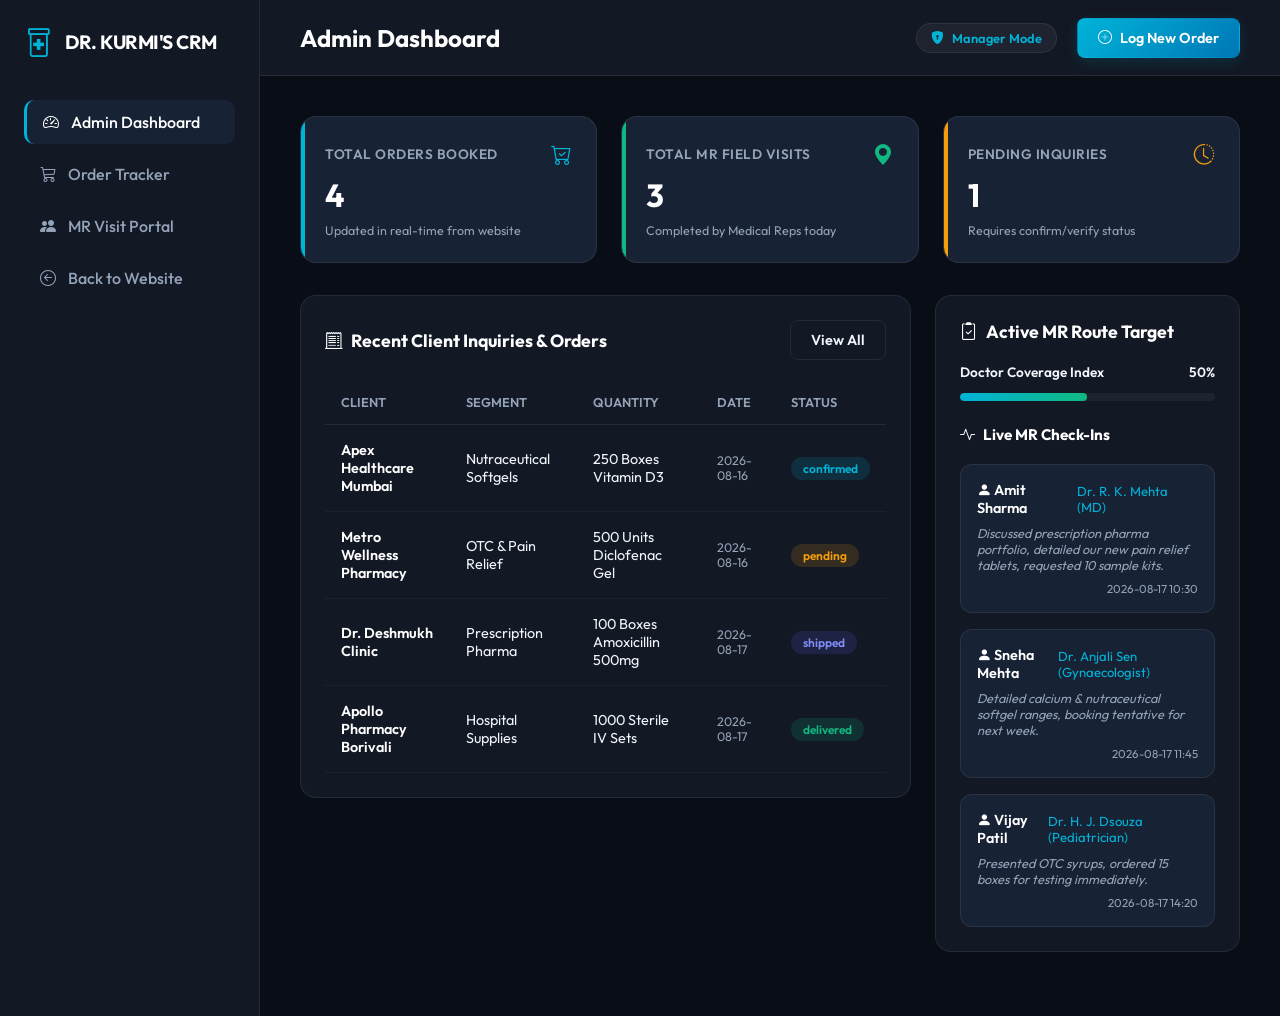
==== crm/index.html @ a47801bb "Implement custom CRM Order and MR Portal connected with website" ====
<!DOCTYPE html>
<html lang="en">
<head>
    <meta charset="UTF-8">
    <meta name="viewport" content="width=device-width, initial-scale=1.0">
    <title>Dr. Kurmi's Pharmagro | CRM Order & MR Portal</title>
    <!-- Outfit Google Font -->
    <link href="https://fonts.googleapis.com/css2?family=Outfit:wght@300;400;500;600;700;800&display=swap" rel="stylesheet">
    <!-- Bootstrap Icons -->
    <link rel="stylesheet" href="https://cdn.jsdelivr.net/npm/bootstrap-icons@1.11.3/font/bootstrap-icons.min.css">
    <!-- Custom CRM Styles -->
    <link rel="stylesheet" href="crm.css">
</head>
<body>

    <!-- Sidebar Navigation -->
    <aside class="crm-sidebar">
        <a href="../index.html" class="sidebar-brand">
            <i class="bi bi-prescription2 brand-icon"></i>
            <span class="brand-title">DR. KURMI'S CRM</span>
        </a>
        <ul class="sidebar-menu">
            <li class="menu-item active" data-tab="dashboard">
                <a href="#dashboard"><i class="bi bi-speedometer2"></i> Admin Dashboard</a>
            </li>
            <li class="menu-item" data-tab="orders">
                <a href="#orders"><i class="bi bi-cart3"></i> Order Tracker</a>
            </li>
            <li class="menu-item" data-tab="mr-portal">
                <a href="#mr-portal"><i class="bi bi-people-fill"></i> MR Visit Portal</a>
            </li>
            <li class="menu-item">
                <a href="../index.html"><i class="bi bi-arrow-left-circle"></i> Back to Website</a>
            </li>
        </ul>
    </aside>

    <!-- Main Content Container -->
    <main class="crm-main">
        <!-- CRM Top Header -->
        <header class="crm-header">
            <div class="header-title">
                <h1 id="pageTitle">Admin Dashboard</h1>
            </div>
            <div class="header-actions">
                <span class="role-badge" id="roleBadge">
                    <i class="bi bi-shield-lock-fill"></i> Manager Mode
                </span>
                <button class="btn btn-primary btn-sm" onclick="openOrderModal()">
                    <i class="bi bi-plus-circle"></i> Log New Order
                </button>
            </div>
        </header>

        <!-- Dynamic Content Section -->
        <div class="crm-content">

            <!-- TAB 1: ADMIN DASHBOARD -->
            <section class="tab-content active" id="tab-dashboard">
                <!-- KPI Counters Row -->
                <div class="kpi-row">
                    <div class="kpi-card">
                        <div class="kpi-header">
                            <span>Total Orders Booked</span>
                            <i class="bi bi-cart-check kpi-icon"></i>
                        </div>
                        <div class="kpi-value" id="kpiTotalOrders">0</div>
                        <div class="kpi-footer">Updated in real-time from website</div>
                    </div>
                    <div class="kpi-card emerald">
                        <div class="kpi-header">
                            <span>Total MR Field Visits</span>
                            <i class="bi bi-geo-alt-fill kpi-icon"></i>
                        </div>
                        <div class="kpi-value" id="kpiTotalVisits">0</div>
                        <div class="kpi-footer">Completed by Medical Reps today</div>
                    </div>
                    <div class="kpi-card amber">
                        <div class="kpi-header">
                            <span>Pending Inquiries</span>
                            <i class="bi bi-clock-history kpi-icon"></i>
                        </div>
                        <div class="kpi-value" id="kpiPendingOrders">0</div>
                        <div class="kpi-footer">Requires confirm/verify status</div>
                    </div>
                </div>

                <!-- Main Dashboard Grid -->
                <div class="dashboard-grid">
                    <!-- Left: Recent Active Orders -->
                    <div class="panel-card">
                        <div class="panel-header">
                            <h3 class="panel-title"><i class="bi bi-receipt-cutoff"></i> Recent Client Inquiries &amp; Orders</h3>
                            <button class="btn btn-outline btn-sm" onclick="switchTab('orders')">View All</button>
                        </div>
                        <div class="table-container">
                            <table class="crm-table">
                               <thead>
                                   <tr>
                                       <th>Client</th>
                                       <th>Segment</th>
                                       <th>Quantity</th>
                                       <th>Date</th>
                                       <th>Status</th>
                                   </tr>
                               </thead>
                               <tbody id="dashboardOrdersTableBody">
                                   <!-- JavaScript renders recent orders -->
                               </tbody>
                            </table>
                        </div>
                    </div>

                    <!-- Right: MR Visit Progress & Routes -->
                    <div class="panel-card">
                        <div class="panel-header">
                            <h3 class="panel-title"><i class="bi bi-clipboard2-check"></i> Active MR Route Target</h3>
                        </div>
                        
                        <div class="crm-form-group progress-gauge" style="margin-bottom: 24px;">
                            <div class="gauge-header">
                                <span>Doctor Coverage Index</span>
                                <span id="gaugeCoveragePct">65%</span>
                            </div>
                            <div class="gauge-bar-bg">
                                <div class="gauge-bar-fill" id="gaugeCoverageFill" style="width: 65%;"></div>
                            </div>
                        </div>

                        <div class="panel-header" style="margin-top: 10px;">
                            <h4 class="panel-title" style="font-size: 0.95rem;"><i class="bi bi-activity"></i> Live MR Check-Ins</h4>
                        </div>
                        <div class="visit-list" id="dashboardVisitsList">
                            <!-- JavaScript renders recent visits -->
                        </div>
                    </div>
                </div>
            </section>

            <!-- TAB 2: ORDER TRACKER -->
            <section class="tab-content" id="tab-orders">
                <div class="panel-card">
                    <div class="panel-header">
                        <h3 class="panel-title"><i class="bi bi-cart3"></i> Master Order Database</h3>
                        <div style="display: flex; gap: 12px;">
                            <button class="btn btn-outline btn-sm" onclick="clearCRMData()">
                                <i class="bi bi-trash"></i> Reset Database
                            </button>
                            <button class="btn btn-primary btn-sm" onclick="openOrderModal()">
                                <i class="bi bi-plus"></i> Add Manual Order
                            </button>
                        </div>
                    </div>
                    <div class="table-container">
                        <table class="crm-table">
                           <thead>
                               <tr>
                                   <th>Order ID</th>
                                   <th>Client / Company</th>
                                   <th>Contact</th>
                                   <th>Product Segment</th>
                                   <th>Message/Req</th>
                                   <th>Date</th>
                                   <th>Status Action</th>
                               </tr>
                           </thead>
                           <tbody id="masterOrdersTableBody">
                               <!-- JavaScript renders master orders -->
                           </tbody>
                        </table>
                    </div>
                </div>
            </section>

            <!-- TAB 3: MR VISIT PORTAL -->
            <section class="tab-content" id="tab-mr-portal">
                <div class="dashboard-grid" style="grid-template-columns: 1fr 2fr;">
                    <!-- Left: Log Visit Check-In -->
                    <div class="panel-card">
                        <div class="panel-header">
                            <h3 class="panel-title"><i class="bi bi-geo-alt"></i> Log Doctor Visit check-in</h3>
                        </div>
                        <form id="mrVisitForm" onsubmit="handleVisitSubmit(event)">
                            <div class="crm-form-group">
                                <label for="mrName">MR Representative Name</label>
                                <select id="mrName" class="crm-form-select" required>
                                    <option value="Amit Sharma">Amit Sharma (Mumbai North)</option>
                                    <option value="Vijay Patil">Vijay Patil (Mumbai South)</option>
                                    <option value="Sneha Mehta">Sneha Mehta (Mumbai Central)</option>
                                    <option value="Rajesh Kurmi">Rajesh Kurmi (Executive Director)</option>
                                </select>
                            </div>
                            <div class="crm-form-group">
                                <label for="doctorName">Doctor Name</label>
                                <input type="text" id="doctorName" class="crm-form-input" placeholder="e.g. Dr. A. K. Roy" required>
                            </div>
                            <div class="crm-form-group">
                                <label for="clinicLocation">Clinic/Pharmacy Address</label>
                                <input type="text" id="clinicLocation" class="crm-form-input" placeholder="e.g. Clinic no 4, Borivali East" required>
                            </div>
                            <div class="crm-form-group">
                                <label for="visitNotes">Discussion Notes &amp; Sample Requested</label>
                                <textarea id="visitNotes" class="crm-form-textarea" rows="3" placeholder="e.g. Requested sample of Multivitamin Softgels and catalog copies" required></textarea>
                            </div>
                            <div class="crm-form-group">
                                <label for="visitOrder">Booking Order Amount (Optional)</label>
                                <input type="text" id="visitOrder" class="crm-form-input" placeholder="e.g. 50 Boxes Softgels / No Order">
                            </div>
                            <button type="submit" class="btn btn-primary" style="width: 100%;">
                                <i class="bi bi-check2-circle"></i> Log Visit Check-in
                            </button>
                        </form>
                    </div>

                    <!-- Right: MR Check-ins Log Database -->
                    <div class="panel-card">
                        <div class="panel-header">
                            <h3 class="panel-title"><i class="bi bi-map-fill"></i> MR Territory Visit Log</h3>
                            <button class="btn btn-outline btn-sm" onclick="clearVisitsData()">Clear Visit Logs</button>
                        </div>
                        <div class="table-container">
                            <table class="crm-table">
                                <thead>
                                    <tr>
                                        <th>MR Representative</th>
                                        <th>Doctor / Client</th>
                                        <th>Location / Clinic</th>
                                        <th>Route Status</th>
                                        <th>Notes &amp; Samples</th>
                                        <th>Order Booked</th>
                                        <th>Time</th>
                                    </tr>
                                </thead>
                                <tbody id="masterVisitsTableBody">
                                    <!-- JavaScript renders MR visit records -->
                                </tbody>
                            </table>
                        </div>
                    </div>
                </div>
            </section>

        </div>
    </main>

    <!-- MODAL: LOG MANUAL ORDER -->
    <div class="modal-overlay" id="orderModal">
        <div class="modal-card">
            <button class="modal-close" onclick="closeOrderModal()">&times;</button>
            <h3 style="margin-bottom: 20px; color:#fff;"><i class="bi bi-cart-plus"></i> Add Manual Order Record</h3>
            <form id="manualOrderForm" onsubmit="handleOrderSubmit(event)">
                <div class="crm-form-group">
                    <label for="orderClient">Client Name / Hospital</label>
                    <input type="text" id="orderClient" class="crm-form-input" placeholder="e.g. Lifeline Pharmacy" required>
                </div>
                <div class="crm-form-group">
                    <label for="orderContact">Contact Phone</label>
                    <input type="text" id="orderContact" class="crm-form-input" placeholder="e.g. +91 99999 88888" required>
                </div>
                <div class="crm-form-group">
                    <label for="orderSegment">Product Segment</label>
                    <select id="orderSegment" class="crm-form-select" required>
                        <option value="Prescription Pharma">Prescription Pharma</option>
                        <option value="Nutraceutical Softgels">Nutraceutical Softgels</option>
                        <option value="OTC & Pain Relief">OTC &amp; Pain Relief</option>
                        <option value="Hospital Supplies">Hospital Supplies</option>
                    </select>
                </div>
                <div class="crm-form-group">
                    <label for="orderQty">Quantity/Details</label>
                    <input type="text" id="orderQty" class="crm-form-input" placeholder="e.g. 100 Boxes / 500 Vials" required>
                </div>
                <div class="crm-form-group">
                    <label for="orderMsg">Custom Message / Notes</label>
                    <textarea id="orderMsg" class="crm-form-textarea" rows="2" placeholder="e.g. Dispatch urgently via local courier"></textarea>
                </div>
                <button type="submit" class="btn btn-primary" style="width: 100%;">
                    <i class="bi bi-save"></i> Save Order Record
                </button>
            </form>
        </div>
    </div>

    <!-- Custom CRM Script Logic -->
    <script src="crm.js"></script>
</body>
</html>
---- crm/crm.css ----
/* CRM Custom Stylesheet - Premium HSL Dark Theme */
:root {
    --bg-dark: #090d16;
    --surface-dark: #121824;
    --surface-card: #182235;
    --border-color: rgba(255, 255, 255, 0.08);
    --primary: #00b4d8;
    --primary-glow: rgba(0, 180, 216, 0.15);
    --accent-emerald: #10b981;
    --accent-emerald-glow: rgba(16, 185, 129, 0.15);
    --accent-amber: #f59e0b;
    --text-main: #f1f5f9;
    --text-muted: #94a3b8;
    --transition: all 0.3s cubic-bezier(0.4, 0, 0.2, 1);
}

* {
    margin: 0;
    padding: 0;
    box-sizing: border-box;
    font-family: 'Outfit', 'Inter', -apple-system, BlinkMacSystemFont, "Segoe UI", Roboto, sans-serif;
}

body {
    background-color: var(--bg-dark);
    color: var(--text-main);
    min-height: 100vh;
    display: flex;
    overflow-x: hidden;
}

/* Sidebar Navigation */
.crm-sidebar {
    width: 260px;
    background-color: var(--surface-dark);
    border-right: 1px solid var(--border-color);
    display: flex;
    flex-direction: column;
    padding: 24px;
    flex-shrink: 0;
}

.sidebar-brand {
    display: flex;
    align-items: center;
    gap: 12px;
    margin-bottom: 40px;
    text-decoration: none;
}

.brand-icon {
    font-size: 1.8rem;
    color: var(--primary);
}

.brand-title {
    font-weight: 700;
    font-size: 1.2rem;
    color: #fff;
    letter-spacing: -0.5px;
}

.sidebar-menu {
    list-style: none;
    display: flex;
    flex-direction: column;
    gap: 8px;
}

.menu-item a {
    display: flex;
    align-items: center;
    gap: 12px;
    padding: 12px 16px;
    color: var(--text-muted);
    text-decoration: none;
    border-radius: 10px;
    font-weight: 500;
    transition: var(--transition);
}

.menu-item a:hover, .menu-item.active a {
    color: #fff;
    background-color: var(--surface-card);
}

.menu-item.active a {
    border-left: 3px solid var(--primary);
}

/* Main Dashboard Area */
.crm-main {
    flex-grow: 1;
    display: flex;
    flex-direction: column;
    min-width: 0;
}

.crm-header {
    height: 76px;
    border-bottom: 1px solid var(--border-color);
    display: flex;
    align-items: center;
    justify-content: space-between;
    padding: 0 40px;
    background-color: var(--surface-dark);
}

.header-title h1 {
    font-size: 1.5rem;
    font-weight: 700;
    color: #fff;
}

.header-actions {
    display: flex;
    align-items: center;
    gap: 20px;
}

.role-badge {
    background-color: rgba(255, 255, 255, 0.05);
    border: 1px solid var(--border-color);
    padding: 6px 14px;
    border-radius: 50px;
    font-size: 0.8rem;
    font-weight: 600;
    color: var(--primary);
    display: flex;
    align-items: center;
    gap: 8px;
}

.btn {
    display: inline-flex;
    align-items: center;
    gap: 8px;
    padding: 10px 20px;
    border-radius: 8px;
    font-weight: 600;
    font-size: 0.9rem;
    cursor: pointer;
    border: 1px solid transparent;
    transition: var(--transition);
    text-decoration: none;
}

.btn-primary {
    background: linear-gradient(135deg, var(--primary) 0%, #0077b6 100%);
    color: #fff;
    box-shadow: 0 4px 14px var(--primary-glow);
}

.btn-primary:hover {
    transform: translateY(-1px);
    box-shadow: 0 6px 20px var(--primary-glow);
}

.btn-outline {
    background: transparent;
    border-color: var(--border-color);
    color: var(--text-main);
}

.btn-outline:hover {
    background: rgba(255, 255, 255, 0.03);
}

/* Dashboard Content Grid */
.crm-content {
    padding: 40px;
    flex-grow: 1;
    overflow-y: auto;
}

.tab-content {
    display: none;
}

.tab-content.active {
    display: block;
}

/* KPI Cards Row */
.kpi-row {
    display: grid;
    grid-template-columns: repeat(auto-fit, minmax(220px, 1fr));
    gap: 24px;
    margin-bottom: 32px;
}

.kpi-card {
    background-color: var(--surface-card);
    border: 1px solid var(--border-color);
    border-radius: 16px;
    padding: 24px;
    display: flex;
    flex-direction: column;
    gap: 12px;
    position: relative;
    overflow: hidden;
}

.kpi-card::before {
    content: '';
    position: absolute;
    top: 0;
    left: 0;
    width: 4px;
    height: 100%;
    background-color: var(--primary);
}

.kpi-card.emerald::before {
    background-color: var(--accent-emerald);
}

.kpi-card.amber::before {
    background-color: var(--accent-amber);
}

.kpi-header {
    display: flex;
    justify-content: space-between;
    align-items: center;
    color: var(--text-muted);
    font-size: 0.85rem;
    font-weight: 600;
    text-transform: uppercase;
    letter-spacing: 0.5px;
}

.kpi-icon {
    font-size: 1.3rem;
    color: var(--primary);
}

.kpi-card.emerald .kpi-icon {
    color: var(--accent-emerald);
}

.kpi-card.amber .kpi-icon {
    color: var(--accent-amber);
}

.kpi-value {
    font-size: 2rem;
    font-weight: 700;
    color: #fff;
    line-height: 1;
}

.kpi-footer {
    font-size: 0.78rem;
    color: var(--text-muted);
}

/* Main Dashboard Layout Grid */
.dashboard-grid {
    display: grid;
    grid-template-columns: 2fr 1fr;
    gap: 24px;
    align-items: start;
}

@media (max-width: 1200px) {
    .dashboard-grid {
        grid-template-columns: 1fr;
    }
}

/* Card Panels */
.panel-card {
    background-color: var(--surface-dark);
    border: 1px solid var(--border-color);
    border-radius: 16px;
    padding: 24px;
    margin-bottom: 24px;
}

.panel-header {
    display: flex;
    justify-content: space-between;
    align-items: center;
    margin-bottom: 20px;
}

.panel-title {
    font-size: 1.1rem;
    font-weight: 700;
    color: #fff;
    display: flex;
    align-items: center;
    gap: 8px;
}

/* CRM Table View */
.table-container {
    overflow-x: auto;
    width: 100%;
}

.crm-table {
    width: 100%;
    border-collapse: collapse;
    text-align: left;
}

.crm-table th {
    padding: 14px 16px;
    color: var(--text-muted);
    font-weight: 600;
    font-size: 0.8rem;
    text-transform: uppercase;
    border-bottom: 1px solid var(--border-color);
}

.crm-table td {
    padding: 16px;
    border-bottom: 1px solid rgba(255, 255, 255, 0.04);
    font-size: 0.9rem;
}

.crm-table tr:hover td {
    background-color: rgba(255, 255, 255, 0.02);
}

/* Status Badges */
.status-badge {
    padding: 4px 12px;
    border-radius: 50px;
    font-size: 0.75rem;
    font-weight: 600;
    display: inline-flex;
    align-items: center;
    gap: 6px;
}

.status-badge.pending {
    background-color: rgba(245, 158, 11, 0.15);
    color: var(--accent-amber);
}

.status-badge.confirmed {
    background-color: var(--primary-glow);
    color: var(--primary);
}

.status-badge.shipped {
    background-color: rgba(99, 102, 241, 0.15);
    color: #818cf8;
}

.status-badge.delivered {
    background-color: var(--accent-emerald-glow);
    color: var(--accent-emerald);
}

/* Status Selector inside table */
.status-select {
    background-color: var(--surface-card);
    border: 1px solid var(--border-color);
    color: #fff;
    padding: 4px 8px;
    border-radius: 6px;
    font-size: 0.82rem;
    cursor: pointer;
    outline: none;
}

/* Visit Logs Card List */
.visit-list {
    display: flex;
    flex-direction: column;
    gap: 16px;
}

.visit-item {
    background-color: var(--surface-card);
    border-radius: 12px;
    padding: 16px;
    border: 1px solid var(--border-color);
    display: flex;
    flex-direction: column;
    gap: 8px;
    position: relative;
}

.visit-item-header {
    display: flex;
    justify-content: space-between;
    align-items: center;
}

.visit-mr-name {
    font-weight: 600;
    font-size: 0.9rem;
    color: #fff;
}

.visit-doctor {
    font-size: 0.82rem;
    color: var(--primary);
}

.visit-notes {
    font-size: 0.8rem;
    color: var(--text-muted);
    font-style: italic;
}

.visit-time {
    font-size: 0.72rem;
    color: var(--text-muted);
    align-self: flex-end;
}

/* Form Styles */
.crm-form-group {
    margin-bottom: 20px;
}

.crm-form-group label {
    display: block;
    font-size: 0.85rem;
    font-weight: 600;
    color: var(--text-muted);
    margin-bottom: 8px;
}

.crm-form-input, .crm-form-select, .crm-form-textarea {
    width: 100%;
    background-color: var(--surface-card);
    border: 1px solid var(--border-color);
    color: #fff;
    padding: 12px 16px;
    border-radius: 8px;
    font-size: 0.9rem;
    outline: none;
    transition: var(--transition);
}

.crm-form-input:focus, .crm-form-select:focus, .crm-form-textarea:focus {
    border-color: var(--primary);
    box-shadow: 0 0 0 3px var(--primary-glow);
}

/* Modal Overlay Styles */
.modal-overlay {
    position: fixed;
    top: 0;
    left: 0;
    width: 100vw;
    height: 100vh;
    background-color: rgba(9, 13, 22, 0.85);
    backdrop-filter: blur(8px);
    z-index: 1100;
    display: none;
    align-items: center;
    justify-content: center;
    padding: 20px;
}

.modal-card {
    background-color: var(--surface-dark);
    border: 1px solid var(--border-color);
    width: 100%;
    max-width: 500px;
    border-radius: 16px;
    padding: 32px;
    box-shadow: 0 20px 40px rgba(0, 0, 0, 0.5);
    position: relative;
}

.modal-close {
    position: absolute;
    top: 20px;
    right: 20px;
    background: none;
    border: none;
    color: var(--text-muted);
    font-size: 1.3rem;
    cursor: pointer;
}

/* Performance Progress Gauge */
.progress-gauge {
    display: flex;
    flex-direction: column;
    gap: 12px;
}

.gauge-header {
    display: flex;
    justify-content: space-between;
    font-size: 0.85rem;
    font-weight: 600;
}

.gauge-bar-bg {
    width: 100%;
    height: 8px;
    background-color: rgba(255, 255, 255, 0.05);
    border-radius: 50px;
    overflow: hidden;
}

.gauge-bar-fill {
    height: 100%;
    background: linear-gradient(90deg, var(--primary) 0%, var(--accent-emerald) 100%);
    border-radius: 50px;
    width: 0%;
    transition: width 1s ease-out;
}

/* Responsive side menu toggle */
.sidebar-toggle {
    display: none;
}

@media (max-width: 992px) {
    body {
        flex-direction: column;
    }
    .crm-sidebar {
        width: 100%;
        border-right: none;
        border-bottom: 1px solid var(--border-color);
        padding: 16px 24px;
        flex-direction: row;
        align-items: center;
        justify-content: space-between;
    }
    .sidebar-brand {
        margin-bottom: 0;
    }
    .sidebar-menu {
        flex-direction: row;
        gap: 4px;
    }
    .crm-header {
        padding: 0 24px;
    }
    .crm-content {
        padding: 24px;
    }
}
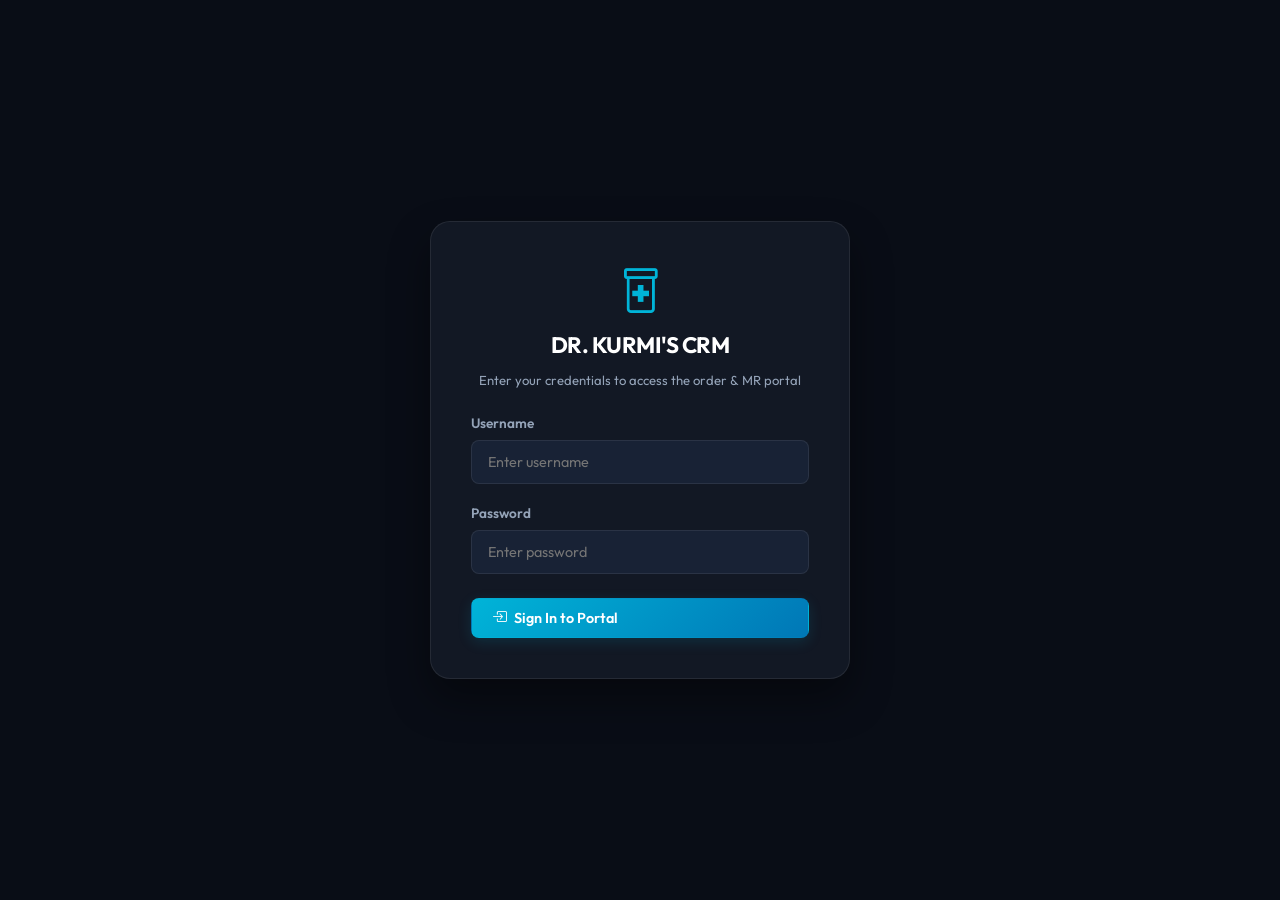
==== commit 2332d9a3: "feat: add CRM login page with auth and fix navbar alignment" ====
--- a/crm/index.html
+++ b/crm/index.html
@@ -13,8 +13,38 @@
 </head>
 <body>
 
-    <!-- Sidebar Navigation -->
-    <aside class="crm-sidebar">
+    <!-- CRM Login Wrapper -->
+    <div class="login-wrapper" id="loginWrapper" style="display: none;">
+        <div class="login-card">
+            <div class="login-brand">
+                <i class="bi bi-prescription2 brand-icon"></i>
+                <h2>DR. KURMI'S CRM</h2>
+                <p>Enter your credentials to access the order & MR portal</p>
+            </div>
+            <div id="loginError" class="login-error-msg" style="display: none;">
+                <i class="bi bi-exclamation-triangle-fill"></i> Invalid username or password.
+            </div>
+            <form id="crmLoginForm" onsubmit="handleCrmLogin(event)">
+                <div class="crm-form-group">
+                    <label for="loginUser">Username</label>
+                    <input type="text" id="loginUser" class="crm-form-input" required placeholder="Enter username">
+                </div>
+                <div class="crm-form-group" style="margin-bottom: 24px;">
+                    <label for="loginPass">Password</label>
+                    <input type="password" id="loginPass" class="crm-form-input" required placeholder="Enter password">
+                </div>
+                <button type="submit" class="btn btn-primary" style="width: 100%;">
+                    <i class="bi bi-box-arrow-in-right"></i> Sign In to Portal
+                </button>
+            </form>
+        </div>
+    </div>
+
+    <!-- CRM Main Application Container (Visible on successful auth) -->
+    <div class="crm-app-container" id="crmAppContainer" style="display: none;">
+
+        <!-- Sidebar Navigation -->
+        <aside class="crm-sidebar">
         <a href="../index.html" class="sidebar-brand">
             <i class="bi bi-prescription2 brand-icon"></i>
             <span class="brand-title">DR. KURMI'S CRM</span>
@@ -31,6 +61,9 @@
             </li>
             <li class="menu-item">
                 <a href="../index.html"><i class="bi bi-arrow-left-circle"></i> Back to Website</a>
+            </li>
+            <li class="menu-item">
+                <a href="#" onclick="handleCrmLogout(event)"><i class="bi bi-box-arrow-right"></i> Log Out</a>
             </li>
         </ul>
     </aside>
@@ -281,6 +314,8 @@
         </div>
     </div>
 
+    </div> <!-- Close crmAppContainer -->
+
     <!-- Custom CRM Script Logic -->
     <script src="crm.js"></script>
 </body>
--- a/crm/crm.css
+++ b/crm/crm.css
@@ -545,3 +545,79 @@
         padding: 24px;
     }
 }
+
+/* CRM Application Wrapper Layout */
+.crm-app-container {
+    display: flex;
+    width: 100%;
+    min-height: 100vh;
+}
+
+@media (max-width: 992px) {
+    .crm-app-container {
+        flex-direction: column;
+    }
+}
+
+/* CRM Login Page Styles */
+.login-wrapper {
+    display: flex;
+    align-items: center;
+    justify-content: center;
+    width: 100vw;
+    height: 100vh;
+    background-color: var(--bg-dark);
+    padding: 20px;
+}
+
+.login-card {
+    background-color: var(--surface-dark);
+    border: 1px solid var(--border-color);
+    border-radius: 20px;
+    padding: 40px;
+    width: 100%;
+    max-width: 420px;
+    box-shadow: 0 20px 40px rgba(0, 0, 0, 0.4);
+    display: flex;
+    flex-direction: column;
+    gap: 24px;
+}
+
+.login-brand {
+    text-align: center;
+    display: flex;
+    flex-direction: column;
+    align-items: center;
+    gap: 12px;
+}
+
+.login-brand .brand-icon {
+    font-size: 2.8rem;
+    color: var(--primary);
+}
+
+.login-brand h2 {
+    font-size: 1.4rem;
+    font-weight: 700;
+    color: #fff;
+    letter-spacing: -0.5px;
+}
+
+.login-brand p {
+    font-size: 0.82rem;
+    color: var(--text-muted);
+    line-height: 1.4;
+}
+
+.login-error-msg {
+    background-color: rgba(239, 68, 68, 0.1);
+    color: #f87171;
+    border: 1px solid rgba(239, 68, 68, 0.2);
+    padding: 12px 16px;
+    border-radius: 8px;
+    font-size: 0.82rem;
+    display: flex;
+    align-items: center;
+    gap: 8px;
+    font-weight: 500;
+}
